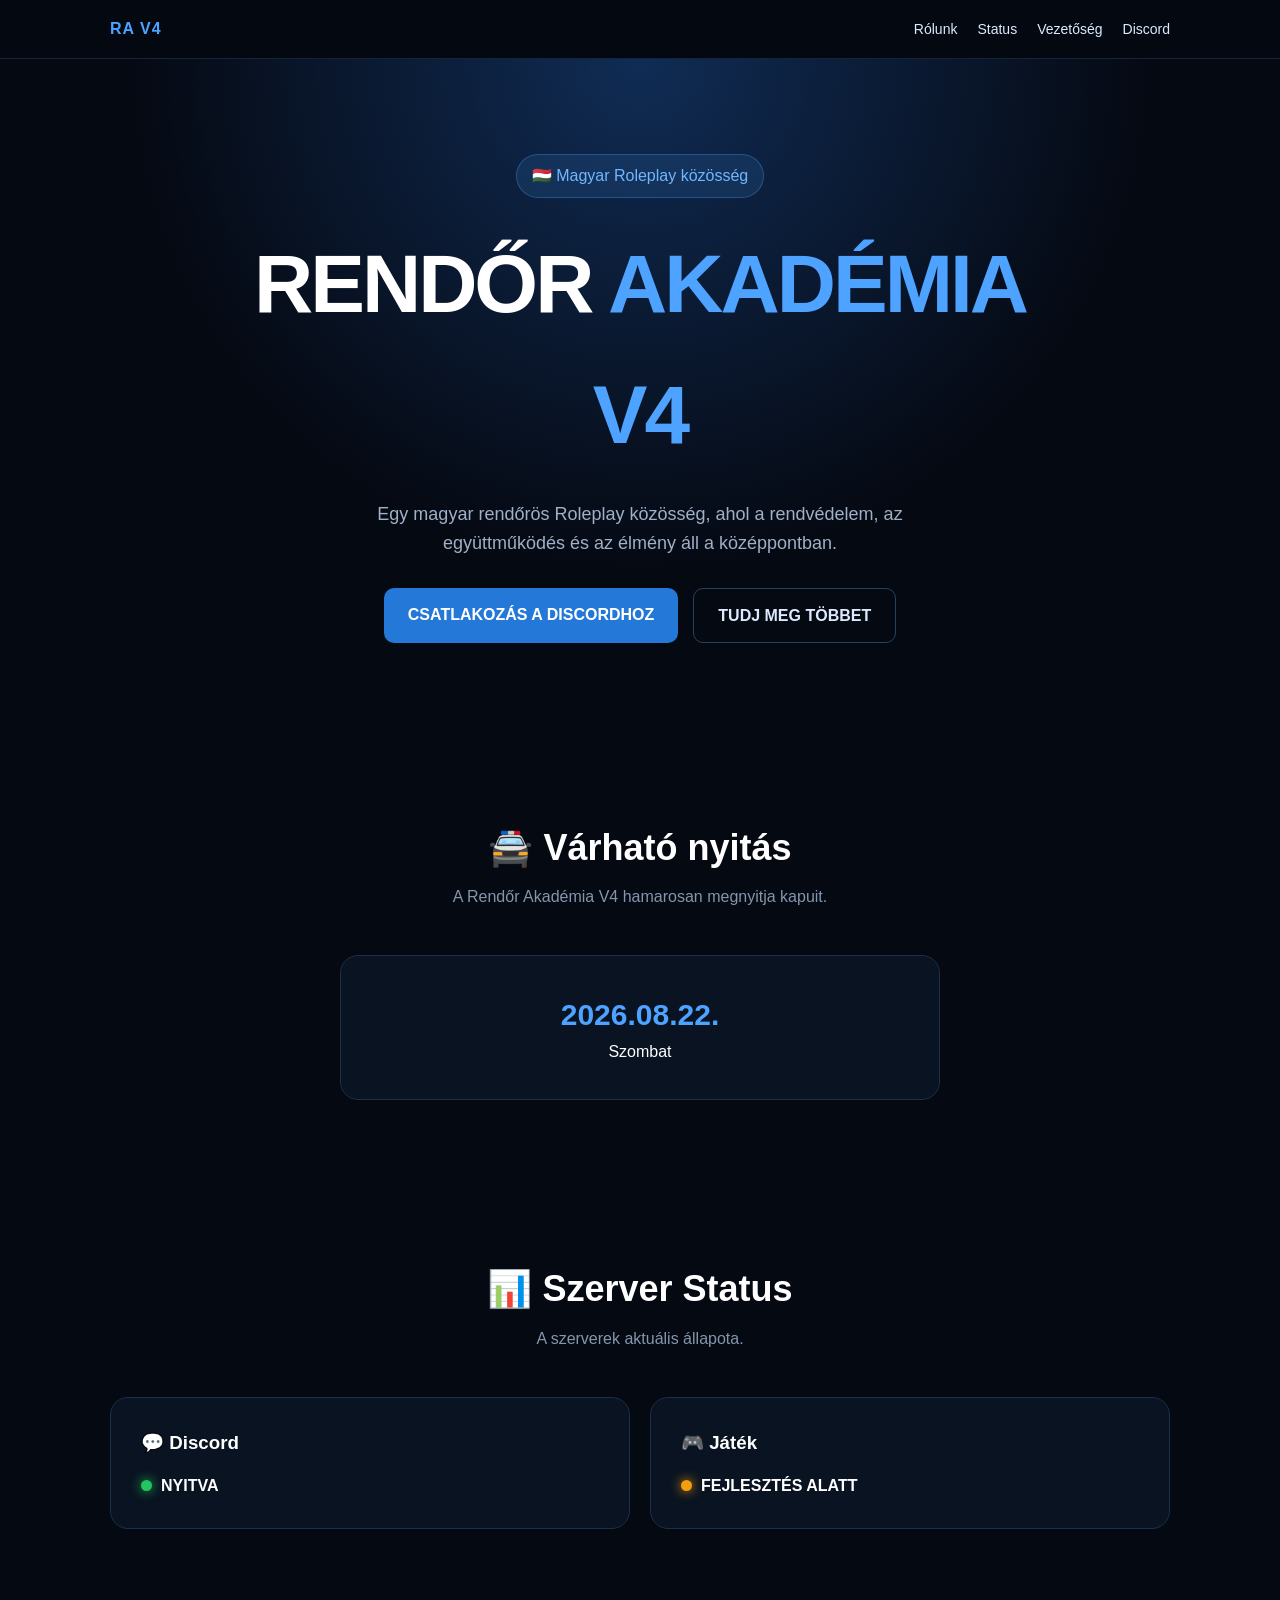
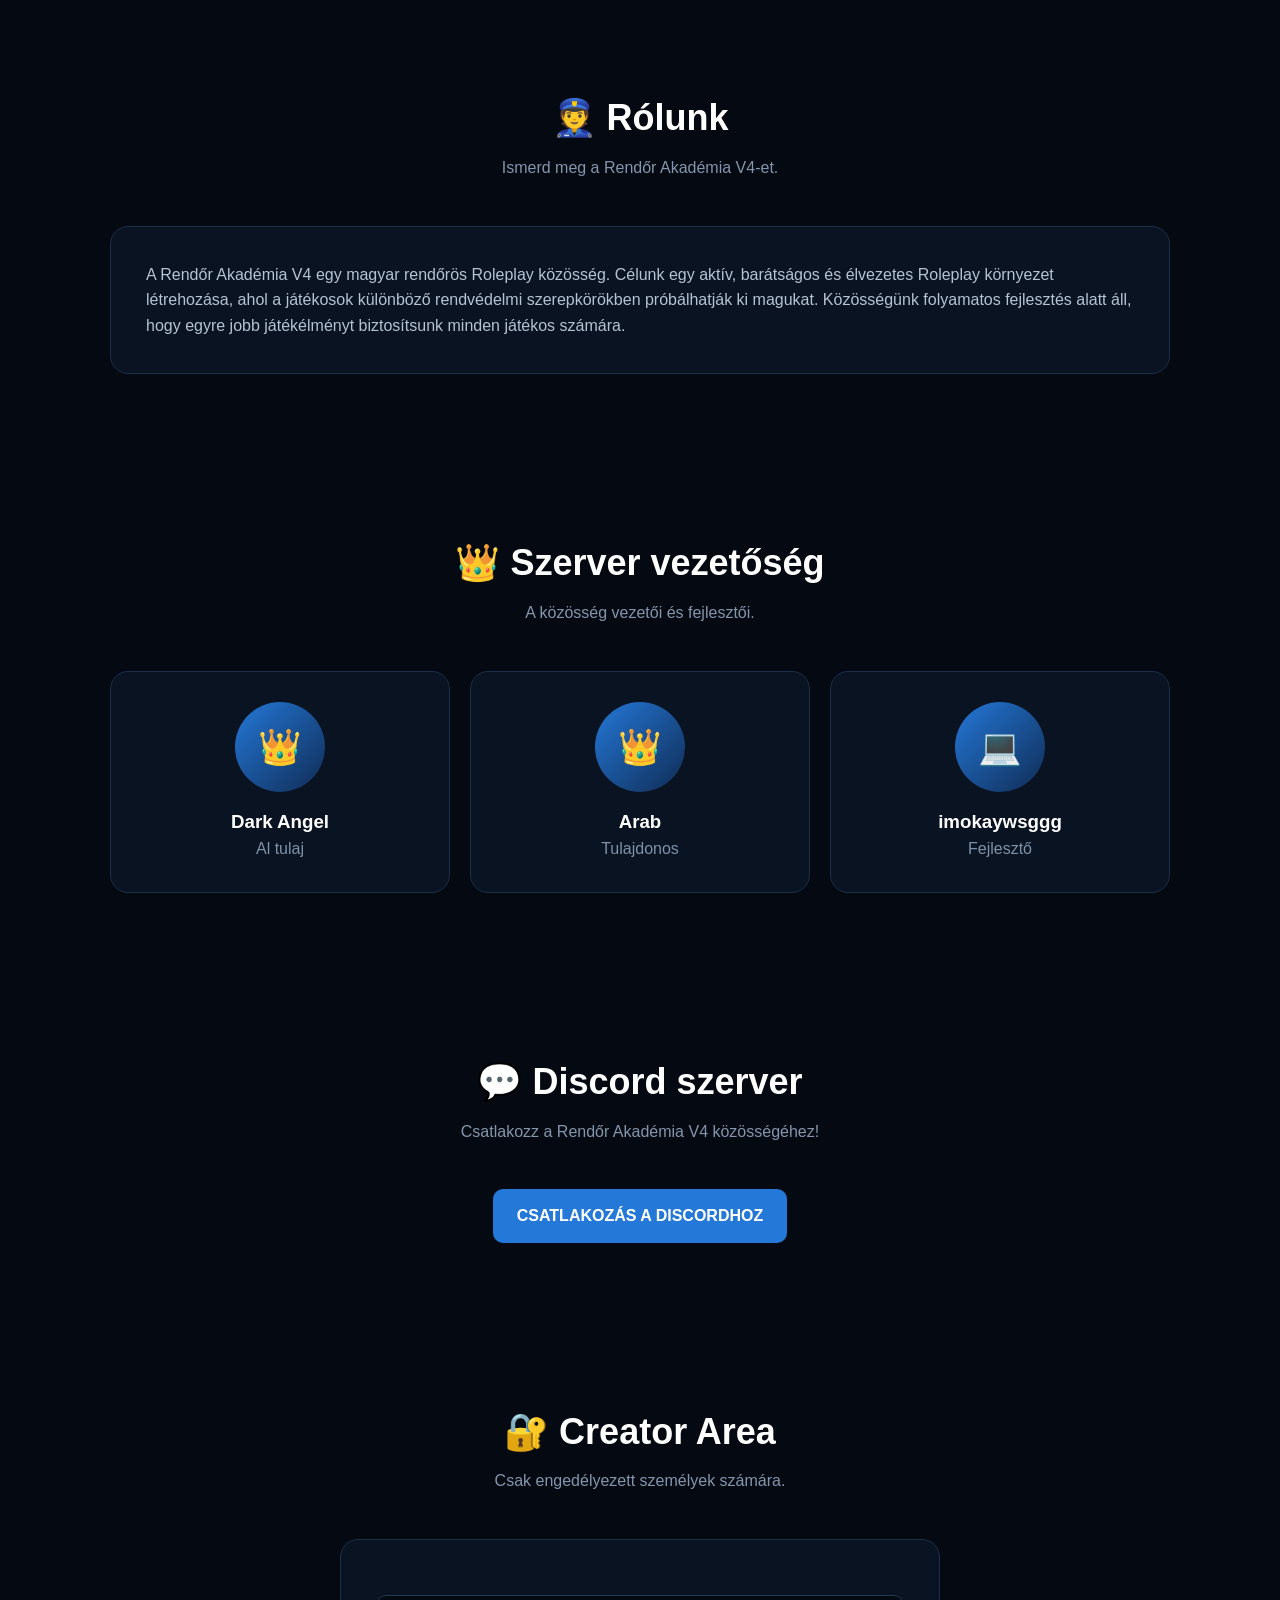
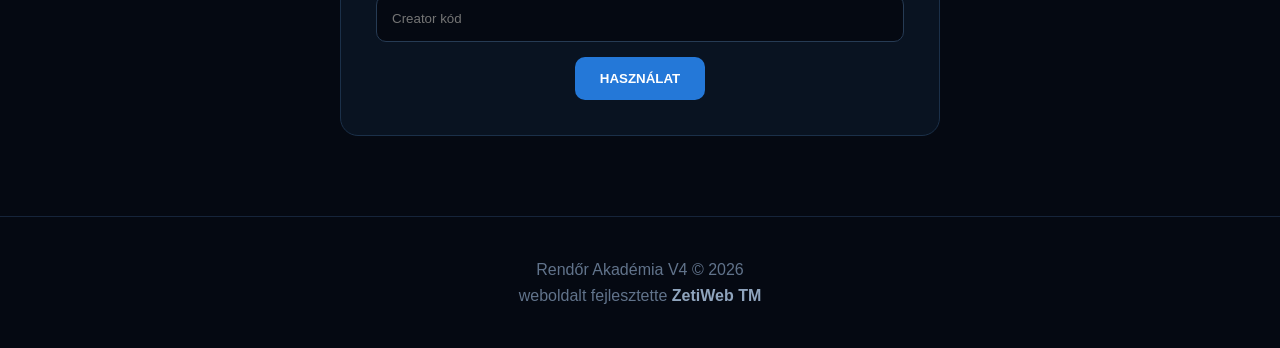
==== index.html @ c4002915 "Create index.html" ====
<!DOCTYPE html>
<html lang="hu">
<head>
<meta charset="UTF-8">
<meta name="viewport" content="width=device-width, initial-scale=1.0">

<title>Rendőr Akadémia V4</title>

<meta name="description" content="Rendőr Akadémia V4 – Magyar rendőrös Roleplay közösség.">

<style>

* {
    margin: 0;
    padding: 0;
    box-sizing: border-box;
}

html {
    scroll-behavior: smooth;
}

body {
    font-family: Arial, Helvetica, sans-serif;
    background: #050912;
    color: white;
    line-height: 1.6;
}

/* NAVBAR */

.navbar {
    position: sticky;
    top: 0;
    z-index: 1000;
    background: rgba(5, 9, 18, 0.95);
    border-bottom: 1px solid #16243a;
    backdrop-filter: blur(10px);
}

.nav-container {
    max-width: 1100px;
    margin: auto;
    padding: 16px 20px;
    display: flex;
    justify-content: space-between;
    align-items: center;
}

.logo {
    font-weight: 900;
    letter-spacing: 1px;
    color: #4da3ff;
}

.nav-links {
    display: flex;
    gap: 20px;
}

.nav-links a {
    color: #dbeafe;
    text-decoration: none;
    font-size: 14px;
}

.nav-links a:hover {
    color: #4da3ff;
}

/* HERO */

.hero {
    min-height: 680px;
    display: flex;
    justify-content: center;
    align-items: center;
    text-align: center;
    padding: 70px 20px;
    background:
        radial-gradient(circle at top, #102c55 0%, #050912 55%);
}

.hero-content {
    max-width: 850px;
}

.badge {
    display: inline-block;
    padding: 8px 15px;
    border-radius: 30px;
    background: rgba(77, 163, 255, 0.12);
    border: 1px solid rgba(77, 163, 255, 0.3);
    color: #70b7ff;
    margin-bottom: 20px;
}

.hero h1 {
    font-size: clamp(42px, 9vw, 82px);
    font-weight: 900;
    letter-spacing: -3px;
}

.hero h1 span {
    color: #4da3ff;
}

.hero p {
    margin: 20px auto;
    color: #9fb0c7;
    max-width: 650px;
    font-size: 18px;
}

.buttons {
    margin-top: 30px;
    display: flex;
    justify-content: center;
    gap: 15px;
    flex-wrap: wrap;
}

.btn {
    display: inline-block;
    padding: 14px 24px;
    border-radius: 10px;
    text-decoration: none;
    font-weight: bold;
    transition: 0.2s;
}

.btn-primary {
    background: #2478d8;
    color: white;
}

.btn-primary:hover {
    transform: translateY(-2px);
    background: #3490f5;
}

.btn-secondary {
    border: 1px solid #28415e;
    color: #dbeafe;
}

.btn-secondary:hover {
    background: #0e1929;
}

/* SECTIONS */

section {
    max-width: 1100px;
    margin: auto;
    padding: 80px 20px;
}

.section-title {
    text-align: center;
    margin-bottom: 45px;
}

.section-title h2 {
    font-size: 36px;
}

.section-title p {
    color: #8496ad;
    margin-top: 8px;
}

/* OPENING */

.opening {
    text-align: center;
}

.opening-card {
    max-width: 600px;
    margin: auto;
    padding: 35px;
    border: 1px solid #1b3049;
    background: #091321;
    border-radius: 18px;
}

.opening-card .date {
    color: #4da3ff;
    font-size: 30px;
    font-weight: 900;
}

/* STATUS */

.status-grid {
    display: grid;
    grid-template-columns: repeat(2, 1fr);
    gap: 20px;
}

.status-card {
    padding: 30px;
    background: #091321;
    border: 1px solid #1b3049;
    border-radius: 18px;
}

.status-card h3 {
    margin-bottom: 15px;
}

.status {
    display: inline-flex;
    align-items: center;
    gap: 9px;
    font-weight: bold;
}

.dot {
    width: 11px;
    height: 11px;
    border-radius: 50%;
}

.green {
    background: #22c55e;
    box-shadow: 0 0 12px #22c55e;
}

.orange {
    background: #f59e0b;
    box-shadow: 0 0 12px #f59e0b;
}

/* ABOUT */

.about-box {
    padding: 35px;
    background: #091321;
    border: 1px solid #1b3049;
    border-radius: 18px;
    color: #b5c3d5;
}

/* STAFF */

.staff-grid {
    display: grid;
    grid-template-columns: repeat(3, 1fr);
    gap: 20px;
}

.staff-card {
    text-align: center;
    padding: 30px 20px;
    background: #091321;
    border: 1px solid #1b3049;
    border-radius: 18px;
}

.staff-avatar {
    width: 90px;
    height: 90px;
    margin: auto;
    border-radius: 50%;
    background: linear-gradient(135deg, #2478d8, #102c55);
    display: flex;
    align-items: center;
    justify-content: center;
    font-size: 35px;
    margin-bottom: 15px;
}

.staff-card p {
    color: #7f92aa;
}

/* CREATOR */

.creator {
    text-align: center;
}

.creator-box {
    max-width: 600px;
    margin: auto;
    padding: 35px;
    background: #091321;
    border: 1px solid #1b3049;
    border-radius: 18px;
}

.creator-input {
    width: 100%;
    margin-top: 20px;
    padding: 15px;
    border-radius: 10px;
    border: 1px solid #263b54;
    background: #050912;
    color: white;
    outline: none;
}

.creator-input:focus {
    border-color: #4da3ff;
}

.creator-button {
    margin-top: 15px;
    padding: 14px 25px;
    border: 0;
    border-radius: 10px;
    background: #2478d8;
    color: white;
    font-weight: bold;
    cursor: pointer;
}

.creator-message {
    margin-top: 15px;
    color: #ff6b6b;
    display: none;
}

/* FOOTER */

footer {
    text-align: center;
    padding: 40px 20px;
    border-top: 1px solid #16243a;
    color: #61738b;
}

footer strong {
    color: #8fa4bd;
}

/* MOBILE */

@media (max-width: 700px) {

    .nav-links {
        display: none;
    }

    .status-grid,
    .staff-grid {
        grid-template-columns: 1fr;
    }

    .hero {
        min-height: 600px;
    }

    .hero h1 {
        letter-spacing: -2px;
    }

    section {
        padding: 60px 18px;
    }

}

</style>
</head>

<body>

<nav class="navbar">

<div class="nav-container">

<div class="logo">
RA V4
</div>

<div class="nav-links">
<a href="#rolunk">Rólunk</a>
<a href="#status">Status</a>
<a href="#staff">Vezetőség</a>
<a href="#discord">Discord</a>
</div>

</div>

</nav>


<header class="hero">

<div class="hero-content">

<div class="badge">
🇭🇺 Magyar Roleplay közösség
</div>

<h1>
RENDŐR <span>AKADÉMIA V4</span>
</h1>

<p>
Egy magyar rendőrös Roleplay közösség,
ahol a rendvédelem, az együttműködés
és az élmény áll a középpontban.
</p>

<div class="buttons">

<a class="btn btn-primary"
href="#discord">
CSATLAKOZÁS A DISCORDHOZ
</a>

<a class="btn btn-secondary"
href="#rolunk">
TUDJ MEG TÖBBET
</a>

</div>

</div>

</header>


<section class="opening">

<div class="section-title">

<h2>🚔 Várható nyitás</h2>

<p>A Rendőr Akadémia V4 hamarosan megnyitja kapuit.</p>

</div>

<div class="opening-card">

<div class="date">
2026.08.22.
</div>

<p>Szombat</p>

</div>

</section>


<section id="status">

<div class="section-title">

<h2>📊 Szerver Status</h2>

<p>A szerverek aktuális állapota.</p>

</div>

<div class="status-grid">

<div class="status-card">

<h3>💬 Discord</h3>

<div class="status">
<span class="dot green"></span>
NYITVA
</div>

</div>


<div class="status-card">

<h3>🎮 Játék</h3>

<div class="status">
<span class="dot orange"></span>
FEJLESZTÉS ALATT
</div>

</div>

</div>

</section>


<section id="rolunk">

<div class="section-title">

<h2>👮 Rólunk</h2>

<p>Ismerd meg a Rendőr Akadémia V4-et.</p>

</div>

<div class="about-box">

<p>
A Rendőr Akadémia V4 egy magyar rendőrös
Roleplay közösség.

Célunk egy aktív, barátságos és élvezetes
Roleplay környezet létrehozása, ahol a játékosok
különböző rendvédelmi szerepkörökben
próbálhatják ki magukat.

Közösségünk folyamatos fejlesztés alatt áll,
hogy egyre jobb játékélményt biztosítsunk
minden játékos számára.
</p>

</div>

</section>


<section id="staff">

<div class="section-title">

<h2>👑 Szerver vezetőség</h2>

<p>A közösség vezetői és fejlesztői.</p>

</div>


<div class="staff-grid">


<div class="staff-card">

<div class="staff-avatar">
👑
</div>

<h3>Dark Angel</h3>

<p>Al tulaj</p>

</div>


<div class="staff-card">

<div class="staff-avatar">
👑
</div>

<h3>Arab</h3>

<p>Tulajdonos</p>

</div>


<div class="staff-card">

<div class="staff-avatar">
💻
</div>

<h3>imokaywsggg</h3>

<p>Fejlesztő</p>

</div>


</div>

</section>


<section id="discord">

<div class="section-title">

<h2>💬 Discord szerver</h2>

<p>
Csatlakozz a Rendőr Akadémia V4 közösségéhez!
</p>

</div>

<div class="buttons">

<a class="btn btn-primary"
href="IDE_JON_A_DISCORD_INVITE_LINK"
target="_blank">

CSATLAKOZÁS A DISCORDHOZ

</a>

</div>

</section>


<section class="creator">

<div class="section-title">

<h2>🔐 Creator Area</h2>

<p>
Csak engedélyezett személyek számára.
</p>

</div>


<div class="creator-box">

<input
class="creator-input"
id="creatorCode"
type="password"
placeholder="Creator kód"
>

<button
class="creator-button"
onclick="checkCreatorCode()">

HASZNÁLAT

</button>

<div
class="creator-message"
id="creatorMessage">

Hibás creator kód.

</div>

</div>

</section>


<footer>

<p>
Rendőr Akadémia V4 © 2026
</p>

<p>
weboldalt fejlesztette
<strong>ZetiWeb TM</strong>
</p>

</footer>


<script>

function checkCreatorCode() {

    const code =
        document.getElementById("creatorCode").value;

    const message =
        document.getElementById("creatorMessage");

    /*
       FONTOS:
       A valódi creator hitelesítést később
       biztonságos backenddel kötjük össze.
       Ne tegyél valódi jelszavakat ide.
    */

    if (code === "20_Renakadem4_26") {

        message.style.display = "block";

        message.style.color = "#4da3ff";

        message.innerText =
        "Creator kód elfogadva. A biztonságos bejelentkezés hamarosan elérhető.";

    } else {

        message.style.display = "block";

        message.style.color = "#ff5c5c";

        message.innerText =
        "Hibás creator kód.";

    }

}

</script>

</body>
  </html>
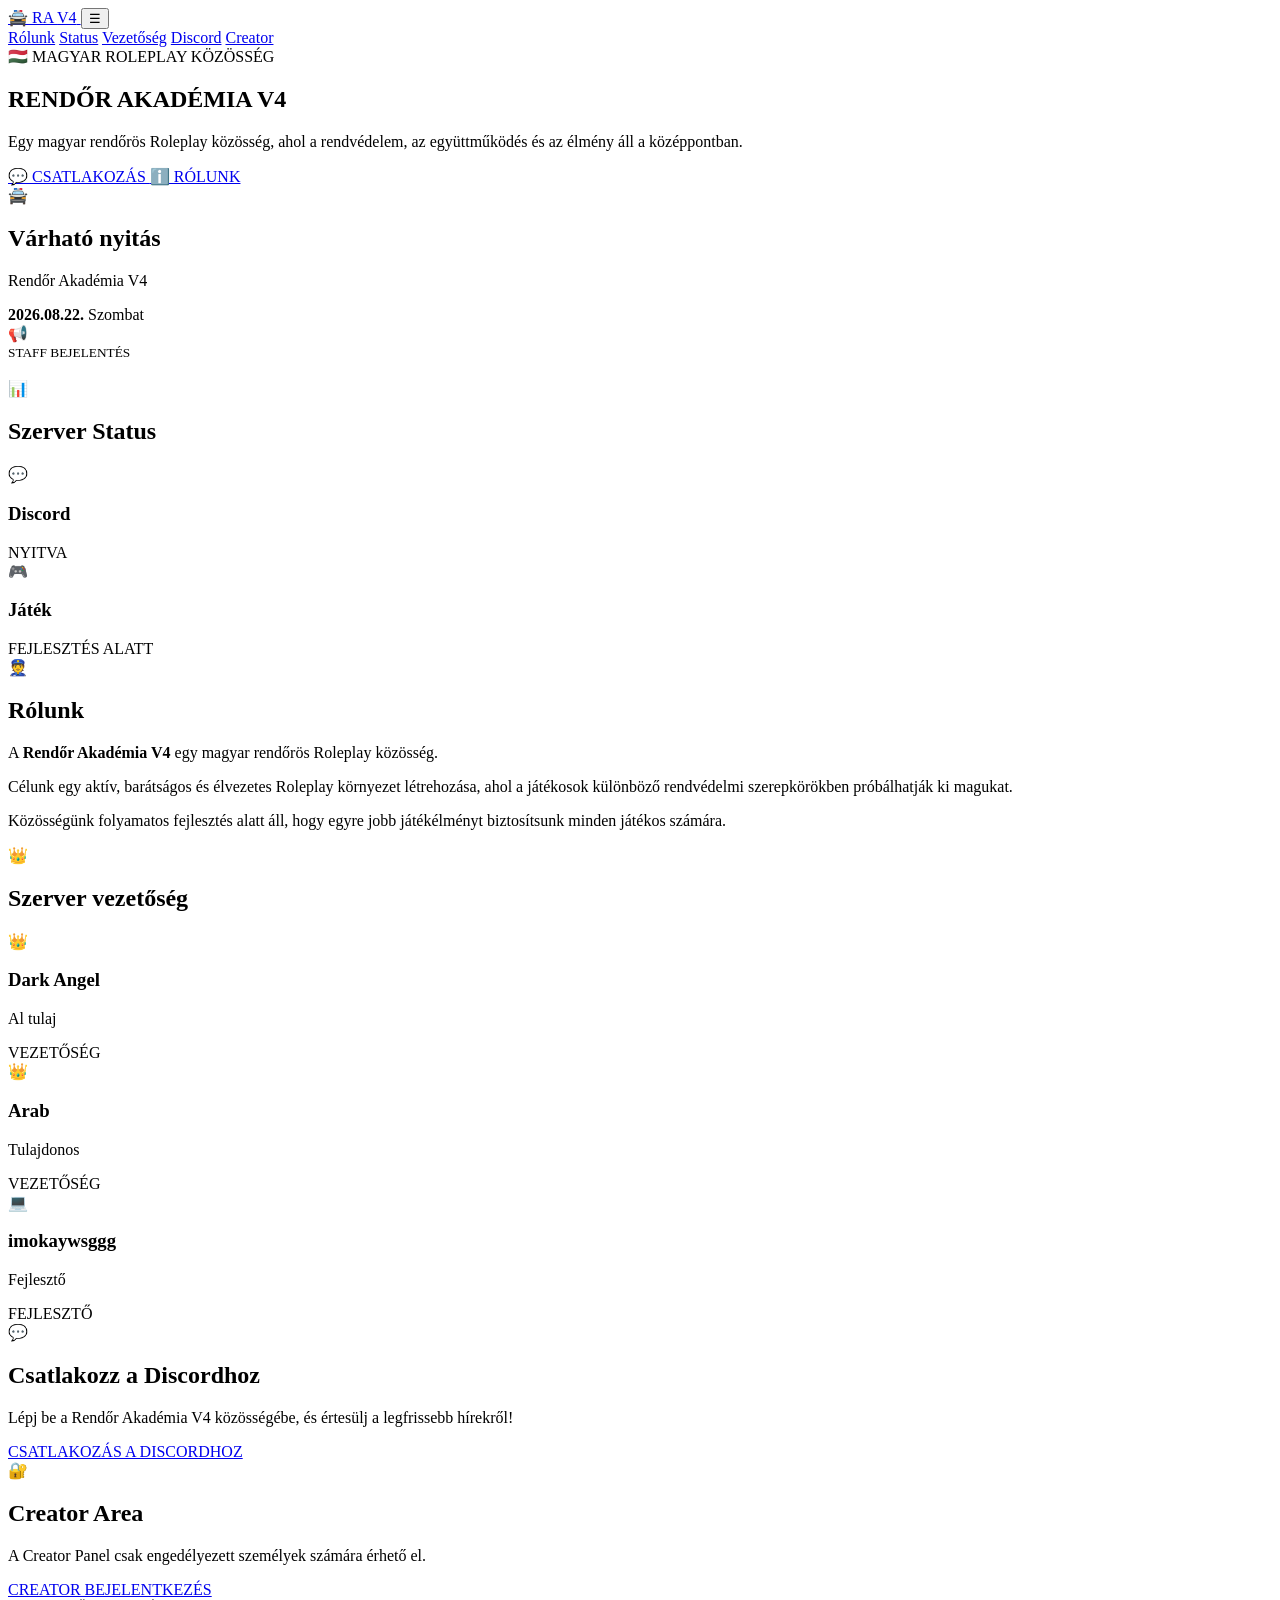
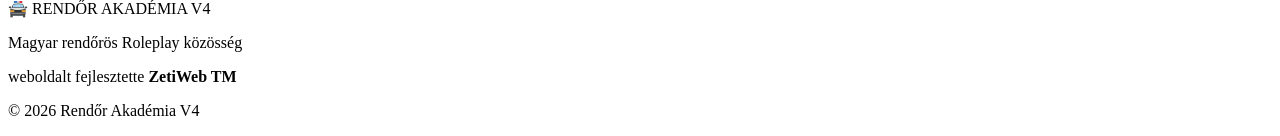
==== commit 93703c0c: "Create index.html" ====
--- a/index.html
+++ b/index.html
@@ -1,706 +1,321 @@
 <!DOCTYPE html>
 <html lang="hu">
 <head>
-<meta charset="UTF-8">
-<meta name="viewport" content="width=device-width, initial-scale=1.0">
-
-<title>Rendőr Akadémia V4</title>
-
-<meta name="description" content="Rendőr Akadémia V4 – Magyar rendőrös Roleplay közösség.">
-
-<style>
-
-* {
-    margin: 0;
-    padding: 0;
-    box-sizing: border-box;
-}
-
-html {
-    scroll-behavior: smooth;
-}
-
-body {
-    font-family: Arial, Helvetica, sans-serif;
-    background: #050912;
-    color: white;
-    line-height: 1.6;
-}
-
-/* NAVBAR */
-
-.navbar {
-    position: sticky;
-    top: 0;
-    z-index: 1000;
-    background: rgba(5, 9, 18, 0.95);
-    border-bottom: 1px solid #16243a;
-    backdrop-filter: blur(10px);
-}
-
-.nav-container {
-    max-width: 1100px;
-    margin: auto;
-    padding: 16px 20px;
-    display: flex;
-    justify-content: space-between;
-    align-items: center;
-}
-
-.logo {
-    font-weight: 900;
-    letter-spacing: 1px;
-    color: #4da3ff;
-}
-
-.nav-links {
-    display: flex;
-    gap: 20px;
-}
-
-.nav-links a {
-    color: #dbeafe;
-    text-decoration: none;
-    font-size: 14px;
-}
-
-.nav-links a:hover {
-    color: #4da3ff;
-}
-
-/* HERO */
-
-.hero {
-    min-height: 680px;
-    display: flex;
-    justify-content: center;
-    align-items: center;
-    text-align: center;
-    padding: 70px 20px;
-    background:
-        radial-gradient(circle at top, #102c55 0%, #050912 55%);
-}
-
-.hero-content {
-    max-width: 850px;
-}
-
-.badge {
-    display: inline-block;
-    padding: 8px 15px;
-    border-radius: 30px;
-    background: rgba(77, 163, 255, 0.12);
-    border: 1px solid rgba(77, 163, 255, 0.3);
-    color: #70b7ff;
-    margin-bottom: 20px;
-}
-
-.hero h1 {
-    font-size: clamp(42px, 9vw, 82px);
-    font-weight: 900;
-    letter-spacing: -3px;
-}
-
-.hero h1 span {
-    color: #4da3ff;
-}
-
-.hero p {
-    margin: 20px auto;
-    color: #9fb0c7;
-    max-width: 650px;
-    font-size: 18px;
-}
-
-.buttons {
-    margin-top: 30px;
-    display: flex;
-    justify-content: center;
-    gap: 15px;
-    flex-wrap: wrap;
-}
-
-.btn {
-    display: inline-block;
-    padding: 14px 24px;
-    border-radius: 10px;
-    text-decoration: none;
-    font-weight: bold;
-    transition: 0.2s;
-}
-
-.btn-primary {
-    background: #2478d8;
-    color: white;
-}
-
-.btn-primary:hover {
-    transform: translateY(-2px);
-    background: #3490f5;
-}
-
-.btn-secondary {
-    border: 1px solid #28415e;
-    color: #dbeafe;
-}
-
-.btn-secondary:hover {
-    background: #0e1929;
-}
-
-/* SECTIONS */
-
-section {
-    max-width: 1100px;
-    margin: auto;
-    padding: 80px 20px;
-}
-
-.section-title {
-    text-align: center;
-    margin-bottom: 45px;
-}
-
-.section-title h2 {
-    font-size: 36px;
-}
-
-.section-title p {
-    color: #8496ad;
-    margin-top: 8px;
-}
-
-/* OPENING */
-
-.opening {
-    text-align: center;
-}
-
-.opening-card {
-    max-width: 600px;
-    margin: auto;
-    padding: 35px;
-    border: 1px solid #1b3049;
-    background: #091321;
-    border-radius: 18px;
-}
-
-.opening-card .date {
-    color: #4da3ff;
-    font-size: 30px;
-    font-weight: 900;
-}
-
-/* STATUS */
-
-.status-grid {
-    display: grid;
-    grid-template-columns: repeat(2, 1fr);
-    gap: 20px;
-}
-
-.status-card {
-    padding: 30px;
-    background: #091321;
-    border: 1px solid #1b3049;
-    border-radius: 18px;
-}
-
-.status-card h3 {
-    margin-bottom: 15px;
-}
-
-.status {
-    display: inline-flex;
-    align-items: center;
-    gap: 9px;
-    font-weight: bold;
-}
-
-.dot {
-    width: 11px;
-    height: 11px;
-    border-radius: 50%;
-}
-
-.green {
-    background: #22c55e;
-    box-shadow: 0 0 12px #22c55e;
-}
-
-.orange {
-    background: #f59e0b;
-    box-shadow: 0 0 12px #f59e0b;
-}
-
-/* ABOUT */
-
-.about-box {
-    padding: 35px;
-    background: #091321;
-    border: 1px solid #1b3049;
-    border-radius: 18px;
-    color: #b5c3d5;
-}
-
-/* STAFF */
-
-.staff-grid {
-    display: grid;
-    grid-template-columns: repeat(3, 1fr);
-    gap: 20px;
-}
-
-.staff-card {
-    text-align: center;
-    padding: 30px 20px;
-    background: #091321;
-    border: 1px solid #1b3049;
-    border-radius: 18px;
-}
-
-.staff-avatar {
-    width: 90px;
-    height: 90px;
-    margin: auto;
-    border-radius: 50%;
-    background: linear-gradient(135deg, #2478d8, #102c55);
-    display: flex;
-    align-items: center;
-    justify-content: center;
-    font-size: 35px;
-    margin-bottom: 15px;
-}
-
-.staff-card p {
-    color: #7f92aa;
-}
-
-/* CREATOR */
-
-.creator {
-    text-align: center;
-}
-
-.creator-box {
-    max-width: 600px;
-    margin: auto;
-    padding: 35px;
-    background: #091321;
-    border: 1px solid #1b3049;
-    border-radius: 18px;
-}
-
-.creator-input {
-    width: 100%;
-    margin-top: 20px;
-    padding: 15px;
-    border-radius: 10px;
-    border: 1px solid #263b54;
-    background: #050912;
-    color: white;
-    outline: none;
-}
-
-.creator-input:focus {
-    border-color: #4da3ff;
-}
-
-.creator-button {
-    margin-top: 15px;
-    padding: 14px 25px;
-    border: 0;
-    border-radius: 10px;
-    background: #2478d8;
-    color: white;
-    font-weight: bold;
-    cursor: pointer;
-}
-
-.creator-message {
-    margin-top: 15px;
-    color: #ff6b6b;
-    display: none;
-}
-
-/* FOOTER */
-
-footer {
-    text-align: center;
-    padding: 40px 20px;
-    border-top: 1px solid #16243a;
-    color: #61738b;
-}
-
-footer strong {
-    color: #8fa4bd;
-}
-
-/* MOBILE */
-
-@media (max-width: 700px) {
-
-    .nav-links {
-        display: none;
-    }
-
-    .status-grid,
-    .staff-grid {
-        grid-template-columns: 1fr;
-    }
-
-    .hero {
-        min-height: 600px;
-    }
-
-    .hero h1 {
-        letter-spacing: -2px;
-    }
-
-    section {
-        padding: 60px 18px;
-    }
-
-}
-
-</style>
+  <meta charset="UTF-8">
+  <meta name="viewport" content="width=device-width, initial-scale=1.0">
+
+  <title>Rendőr Akadémia V4</title>
+
+  <meta name="description"
+        content="Rendőr Akadémia V4 – Magyar rendőrös Roleplay közösség.">
+
+  <link rel="stylesheet" href="style.css">
 </head>
 
 <body>
 
-<nav class="navbar">
-
-<div class="nav-container">
-
-<div class="logo">
-RA V4
-</div>
-
-<div class="nav-links">
-<a href="#rolunk">Rólunk</a>
-<a href="#status">Status</a>
-<a href="#staff">Vezetőség</a>
-<a href="#discord">Discord</a>
-</div>
-
-</div>
-
-</nav>
-
-
-<header class="hero">
-
-<div class="hero-content">
-
-<div class="badge">
-🇭🇺 Magyar Roleplay közösség
-</div>
-
-<h1>
-RENDŐR <span>AKADÉMIA V4</span>
-</h1>
-
-<p>
-Egy magyar rendőrös Roleplay közösség,
-ahol a rendvédelem, az együttműködés
-és az élmény áll a középpontban.
-</p>
-
-<div class="buttons">
-
-<a class="btn btn-primary"
-href="#discord">
-CSATLAKOZÁS A DISCORDHOZ
-</a>
-
-<a class="btn btn-secondary"
-href="#rolunk">
-TUDJ MEG TÖBBET
-</a>
-
-</div>
-
-</div>
+<header class="navbar">
+
+  <a href="index.html" class="brand">
+    🚔 RA <span>V4</span>
+  </a>
+
+  <button class="menu-btn" onclick="toggleMenu()">☰</button>
+
+  <nav id="navMenu">
+    <a href="#rolunk">Rólunk</a>
+    <a href="#status">Status</a>
+    <a href="#staff">Vezetőség</a>
+    <a href="#discord">Discord</a>
+    <a href="creator.html" class="creator-link">Creator</a>
+  </nav>
 
 </header>
 
 
+<main>
+
+<section class="hero">
+
+  <div class="hero-content">
+
+    <div class="eyebrow">
+      🇭🇺 MAGYAR ROLEPLAY KÖZÖSSÉG
+    </div>
+
+    <h1>
+      RENDŐR
+      <span>AKADÉMIA V4</span>
+    </h1>
+
+    <p>
+      Egy magyar rendőrös Roleplay közösség,
+      ahol a rendvédelem, az együttműködés
+      és az élmény áll a középpontban.
+    </p>
+
+    <div class="hero-buttons">
+
+      <a href="#discord" class="btn primary">
+        💬 CSATLAKOZÁS
+      </a>
+
+      <a href="#rolunk" class="btn secondary">
+        ℹ️ RÓLUNK
+      </a>
+
+    </div>
+
+  </div>
+
+</section>
+
+
 <section class="opening">
 
-<div class="section-title">
-
-<h2>🚔 Várható nyitás</h2>
-
-<p>A Rendőr Akadémia V4 hamarosan megnyitja kapuit.</p>
-
-</div>
-
-<div class="opening-card">
-
-<div class="date">
-2026.08.22.
-</div>
-
-<p>Szombat</p>
-
-</div>
+  <div class="section-heading">
+    <span>🚔</span>
+    <h2>Várható nyitás</h2>
+  </div>
+
+  <div class="opening-card">
+
+    <p>Rendőr Akadémia V4</p>
+
+    <strong>2026.08.22.</strong>
+
+    <span>Szombat</span>
+
+  </div>
+
+</section>
+
+
+<section id="announcementSection"
+         class="announcement-section hidden">
+
+  <div class="announcement">
+
+    <div class="announcement-icon">📢</div>
+
+    <div>
+      <small>STAFF BEJELENTÉS</small>
+      <h3 id="announcementText"></h3>
+      <p id="announcementTime"></p>
+    </div>
+
+  </div>
 
 </section>
 
 
 <section id="status">
 
-<div class="section-title">
-
-<h2>📊 Szerver Status</h2>
-
-<p>A szerverek aktuális állapota.</p>
-
-</div>
-
-<div class="status-grid">
-
-<div class="status-card">
-
-<h3>💬 Discord</h3>
-
-<div class="status">
-<span class="dot green"></span>
-NYITVA
-</div>
-
-</div>
-
-
-<div class="status-card">
-
-<h3>🎮 Játék</h3>
-
-<div class="status">
-<span class="dot orange"></span>
-FEJLESZTÉS ALATT
-</div>
-
-</div>
-
-</div>
+  <div class="section-heading">
+    <span>📊</span>
+    <h2>Szerver Status</h2>
+  </div>
+
+  <div class="status-grid">
+
+    <div class="status-card">
+
+      <div class="status-icon">💬</div>
+
+      <div>
+        <h3>Discord</h3>
+
+        <div class="status-line">
+          <span id="discordDot" class="status-dot green"></span>
+          <span id="discordStatus">NYITVA</span>
+        </div>
+      </div>
+
+    </div>
+
+
+    <div class="status-card">
+
+      <div class="status-icon">🎮</div>
+
+      <div>
+        <h3>Játék</h3>
+
+        <div class="status-line">
+          <span id="gameDot" class="status-dot orange"></span>
+          <span id="gameStatus">FEJLESZTÉS ALATT</span>
+        </div>
+      </div>
+
+    </div>
+
+  </div>
 
 </section>
 
 
 <section id="rolunk">
 
-<div class="section-title">
-
-<h2>👮 Rólunk</h2>
-
-<p>Ismerd meg a Rendőr Akadémia V4-et.</p>
-
-</div>
-
-<div class="about-box">
-
-<p>
-A Rendőr Akadémia V4 egy magyar rendőrös
-Roleplay közösség.
-
-Célunk egy aktív, barátságos és élvezetes
-Roleplay környezet létrehozása, ahol a játékosok
-különböző rendvédelmi szerepkörökben
-próbálhatják ki magukat.
-
-Közösségünk folyamatos fejlesztés alatt áll,
-hogy egyre jobb játékélményt biztosítsunk
-minden játékos számára.
-</p>
-
-</div>
+  <div class="section-heading">
+    <span>👮</span>
+    <h2>Rólunk</h2>
+  </div>
+
+  <div class="glass-box">
+
+    <p>
+      A <strong>Rendőr Akadémia V4</strong> egy magyar
+      rendőrös Roleplay közösség.
+    </p>
+
+    <p>
+      Célunk egy aktív, barátságos és élvezetes
+      Roleplay környezet létrehozása, ahol a
+      játékosok különböző rendvédelmi szerepkörökben
+      próbálhatják ki magukat.
+    </p>
+
+    <p>
+      Közösségünk folyamatos fejlesztés alatt áll,
+      hogy egyre jobb játékélményt biztosítsunk
+      minden játékos számára.
+    </p>
+
+  </div>
 
 </section>
 
 
 <section id="staff">
 
-<div class="section-title">
-
-<h2>👑 Szerver vezetőség</h2>
-
-<p>A közösség vezetői és fejlesztői.</p>
-
-</div>
-
-
-<div class="staff-grid">
-
-
-<div class="staff-card">
-
-<div class="staff-avatar">
-👑
-</div>
-
-<h3>Dark Angel</h3>
-
-<p>Al tulaj</p>
-
-</div>
-
-
-<div class="staff-card">
-
-<div class="staff-avatar">
-👑
-</div>
-
-<h3>Arab</h3>
-
-<p>Tulajdonos</p>
-
-</div>
-
-
-<div class="staff-card">
-
-<div class="staff-avatar">
-💻
-</div>
-
-<h3>imokaywsggg</h3>
-
-<p>Fejlesztő</p>
-
-</div>
-
-
-</div>
+  <div class="section-heading">
+    <span>👑</span>
+    <h2>Szerver vezetőség</h2>
+  </div>
+
+  <div class="staff-grid">
+
+
+    <article class="staff-card">
+
+      <div class="avatar owner">👑</div>
+
+      <h3>Dark Angel</h3>
+
+      <p>Al tulaj</p>
+
+      <div class="role">VEZETŐSÉG</div>
+
+    </article>
+
+
+    <article class="staff-card">
+
+      <div class="avatar owner">👑</div>
+
+      <h3>Arab</h3>
+
+      <p>Tulajdonos</p>
+
+      <div class="role">VEZETŐSÉG</div>
+
+    </article>
+
+
+    <article class="staff-card">
+
+      <div class="avatar developer">💻</div>
+
+      <h3>imokaywsggg</h3>
+
+      <p>Fejlesztő</p>
+
+      <div class="role">FEJLESZTŐ</div>
+
+    </article>
+
+
+  </div>
 
 </section>
 
 
 <section id="discord">
 
-<div class="section-title">
-
-<h2>💬 Discord szerver</h2>
-
-<p>
-Csatlakozz a Rendőr Akadémia V4 közösségéhez!
-</p>
-
-</div>
-
-<div class="buttons">
-
-<a class="btn btn-primary"
-href="IDE_JON_A_DISCORD_INVITE_LINK"
-target="_blank">
-
-CSATLAKOZÁS A DISCORDHOZ
-
-</a>
-
-</div>
-
-</section>
-
-
-<section class="creator">
-
-<div class="section-title">
-
-<h2>🔐 Creator Area</h2>
-
-<p>
-Csak engedélyezett személyek számára.
-</p>
-
-</div>
-
-
-<div class="creator-box">
-
-<input
-class="creator-input"
-id="creatorCode"
-type="password"
-placeholder="Creator kód"
->
-
-<button
-class="creator-button"
-onclick="checkCreatorCode()">
-
-HASZNÁLAT
-
-</button>
-
-<div
-class="creator-message"
-id="creatorMessage">
-
-Hibás creator kód.
-
-</div>
-
-</div>
-
-</section>
+  <div class="discord-box">
+
+    <div class="discord-logo">💬</div>
+
+    <h2>Csatlakozz a Discordhoz</h2>
+
+    <p>
+      Lépj be a Rendőr Akadémia V4 közösségébe,
+      és értesülj a legfrissebb hírekről!
+    </p>
+
+    <!-- IDE TEDD A SAJÁT DISCORD INVITE LINKED -->
+    <a
+      href="IDE_JON_A_DISCORD_INVITE_LINK"
+      target="_blank"
+      class="btn primary">
+      CSATLAKOZÁS A DISCORDHOZ
+    </a>
+
+  </div>
+
+</section>
+
+
+<section class="creator-access">
+
+  <div class="section-heading">
+    <span>🔐</span>
+    <h2>Creator Area</h2>
+  </div>
+
+  <div class="creator-access-box">
+
+    <p>
+      A Creator Panel csak engedélyezett
+      személyek számára érhető el.
+    </p>
+
+    <a href="creator.html" class="btn secondary">
+      CREATOR BEJELENTKEZÉS
+    </a>
+
+  </div>
+
+</section>
+
+</main>
 
 
 <footer>
 
-<p>
-Rendőr Akadémia V4 © 2026
-</p>
-
-<p>
-weboldalt fejlesztette
-<strong>ZetiWeb TM</strong>
-</p>
+  <div class="footer-logo">
+    🚔 RENDŐR AKADÉMIA <span>V4</span>
+  </div>
+
+  <p>
+    Magyar rendőrös Roleplay közösség
+  </p>
+
+  <div class="footer-line"></div>
+
+  <p>
+    weboldalt fejlesztette
+    <strong>ZetiWeb TM</strong>
+  </p>
+
+  <p class="copyright">
+    © 2026 Rendőr Akadémia V4
+  </p>
 
 </footer>
 
 
-<script>
-
-function checkCreatorCode() {
-
-    const code =
-        document.getElementById("creatorCode").value;
-
-    const message =
-        document.getElementById("creatorMessage");
-
-    /*
-       FONTOS:
-       A valódi creator hitelesítést később
-       biztonságos backenddel kötjük össze.
-       Ne tegyél valódi jelszavakat ide.
-    */
-
-    if (code === "20_Renakadem4_26") {
-
-        message.style.display = "block";
-
-        message.style.color = "#4da3ff";
-
-        message.innerText =
-        "Creator kód elfogadva. A biztonságos bejelentkezés hamarosan elérhető.";
-
-    } else {
-
-        message.style.display = "block";
-
-        message.style.color = "#ff5c5c";
-
-        message.innerText =
-        "Hibás creator kód.";
-
-    }
-
-}
-
-</script>
+<script src="script.js"></script>
 
 </body>
-  </html>
+</html>
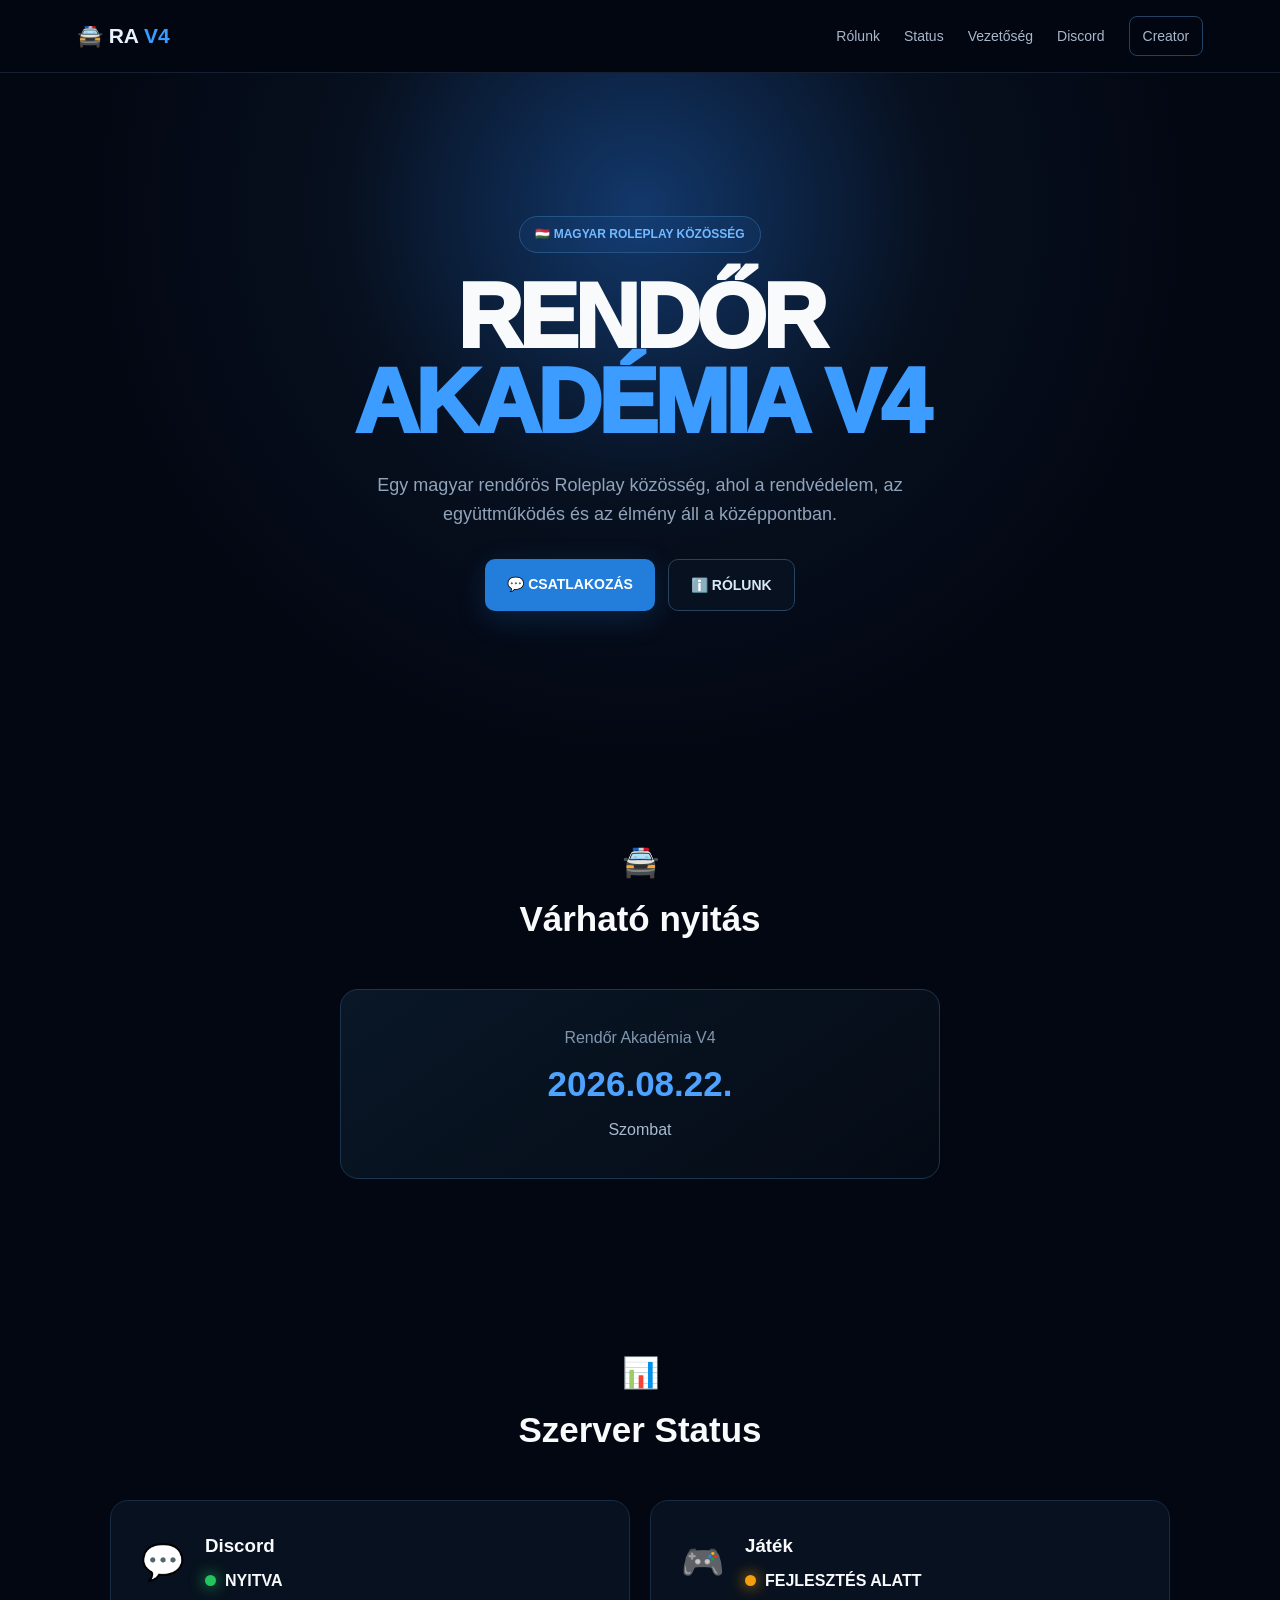
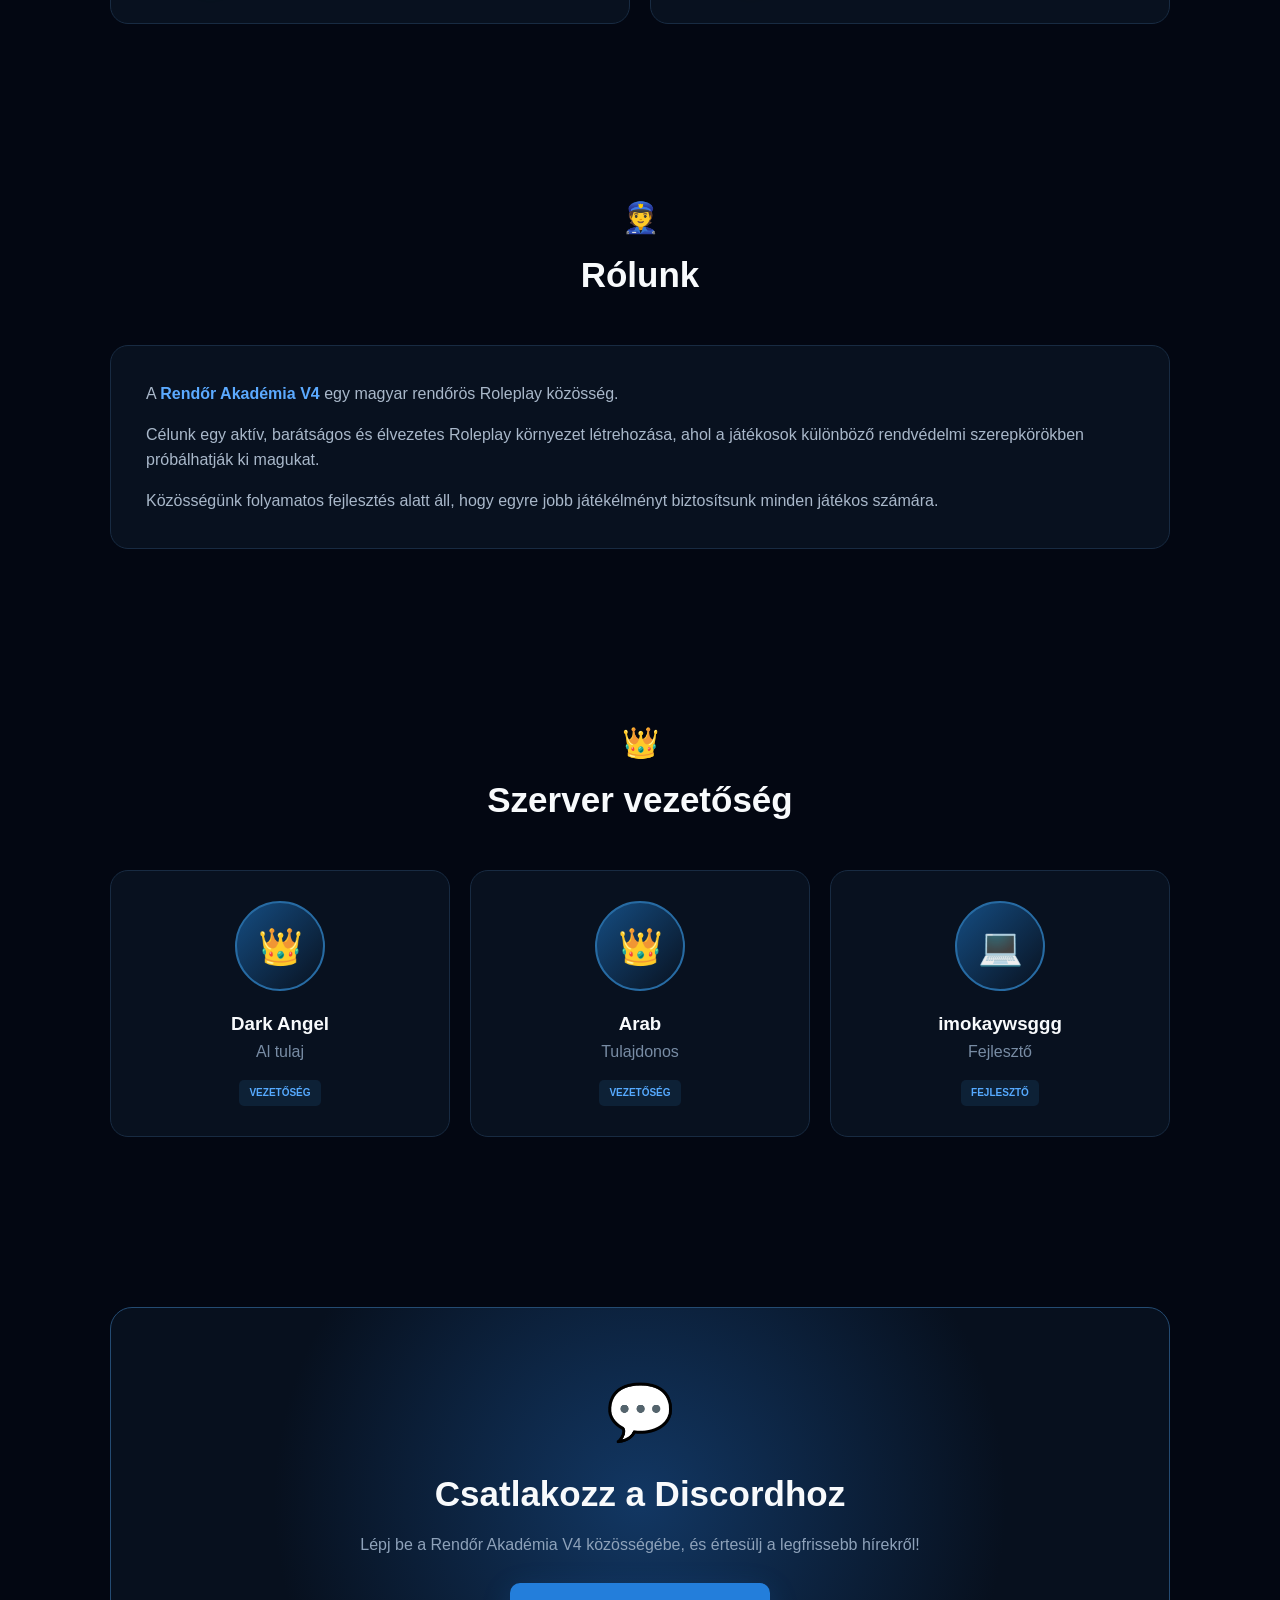
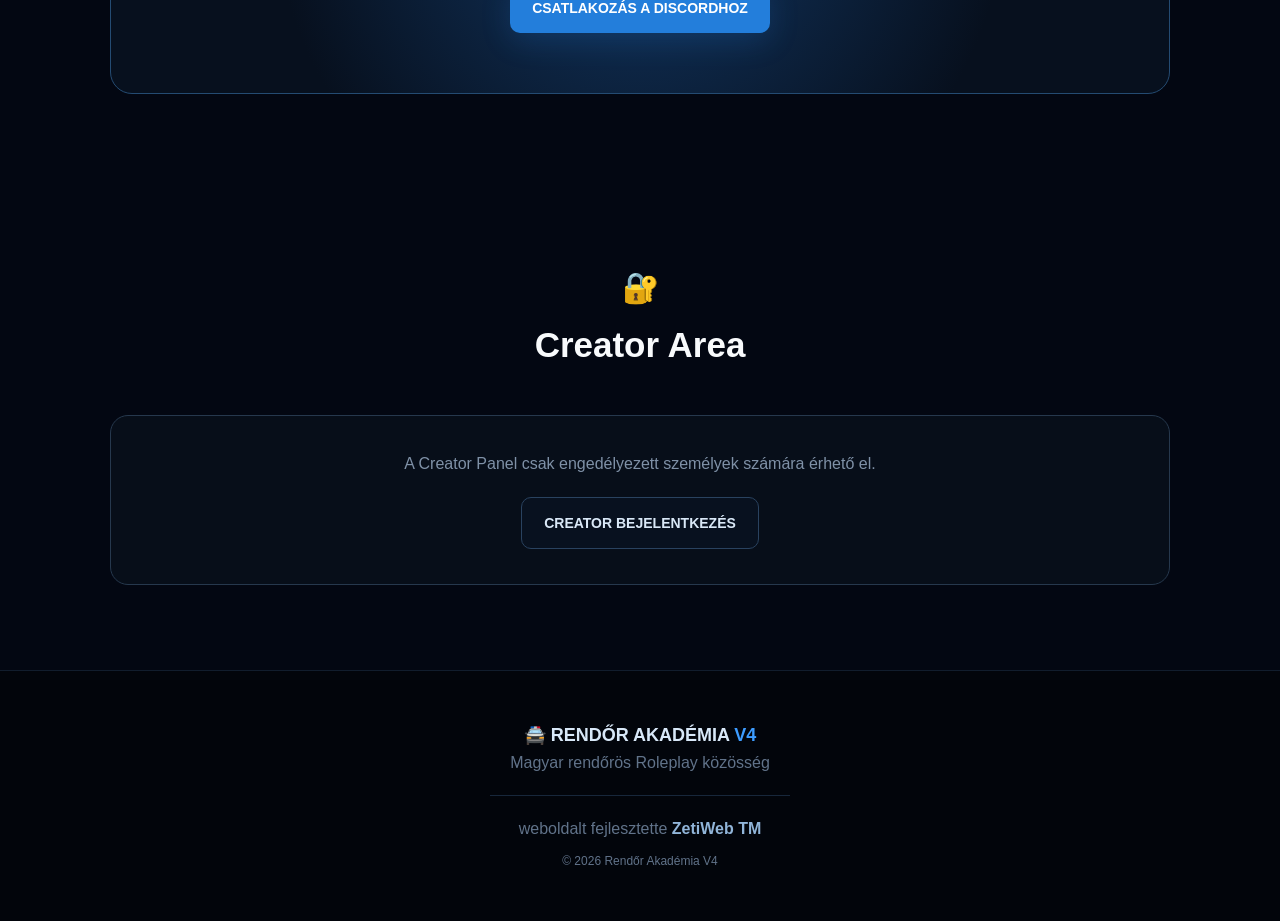
==== commit 25ad65fd: "Update index.html" ====
--- a/index.html
+++ b/index.html
@@ -255,7 +255,7 @@
 
     <!-- IDE TEDD A SAJÁT DISCORD INVITE LINKED -->
     <a
-      href="IDE_JON_A_DISCORD_INVITE_LINK"
+      href="https://discord.gg/ejrX9DYa6"
       target="_blank"
       class="btn primary">
       CSATLAKOZÁS A DISCORDHOZ
--- a/style.css
+++ b/style.css
@@ -0,0 +1,619 @@
+* {
+  margin: 0;
+  padding: 0;
+  box-sizing: border-box;
+}
+
+html {
+  scroll-behavior: smooth;
+}
+
+body {
+  background: #030712;
+  color: #f8fafc;
+  font-family: Arial, Helvetica, sans-serif;
+  line-height: 1.6;
+}
+
+a {
+  text-decoration: none;
+  color: inherit;
+}
+
+
+/* NAVBAR */
+
+.navbar {
+  position: sticky;
+  top: 0;
+  z-index: 1000;
+
+  display: flex;
+  align-items: center;
+  justify-content: space-between;
+
+  padding: 16px 6%;
+
+  background: rgba(3, 7, 18, 0.92);
+  border-bottom: 1px solid #172033;
+
+  backdrop-filter: blur(15px);
+}
+
+.brand {
+  font-weight: 900;
+  font-size: 21px;
+  color: #e8f3ff;
+}
+
+.brand span {
+  color: #3b9cff;
+}
+
+nav {
+  display: flex;
+  gap: 24px;
+  align-items: center;
+}
+
+nav a {
+  color: #a9b7c9;
+  font-size: 14px;
+  transition: 0.2s;
+}
+
+nav a:hover {
+  color: #4da3ff;
+}
+
+.creator-link {
+  border: 1px solid #234263;
+  padding: 8px 13px;
+  border-radius: 8px;
+}
+
+.menu-btn {
+  display: none;
+  border: 0;
+  background: transparent;
+  color: white;
+  font-size: 25px;
+}
+
+
+/* HERO */
+
+.hero {
+  min-height: 680px;
+
+  display: flex;
+  align-items: center;
+  justify-content: center;
+
+  text-align: center;
+
+  padding: 80px 20px;
+
+  background:
+    radial-gradient(
+      circle at 50% 20%,
+      #12386b 0%,
+      #07101f 38%,
+      #030712 72%
+    );
+}
+
+.hero-content {
+  max-width: 900px;
+}
+
+.eyebrow {
+  display: inline-block;
+
+  padding: 8px 15px;
+
+  border: 1px solid #245486;
+  border-radius: 50px;
+
+  color: #72b9ff;
+  background: rgba(41, 128, 220, 0.08);
+
+  font-size: 12px;
+  font-weight: bold;
+
+  margin-bottom: 22px;
+}
+
+.hero h1 {
+  font-size: clamp(45px, 10vw, 90px);
+  line-height: 0.95;
+  letter-spacing: -4px;
+  font-weight: 950;
+}
+
+.hero h1 span {
+  display: block;
+  color: #3d9cff;
+}
+
+.hero p {
+  max-width: 650px;
+  margin: 25px auto;
+
+  color: #91a4bb;
+  font-size: 18px;
+}
+
+.hero-buttons {
+  display: flex;
+  justify-content: center;
+  gap: 13px;
+  flex-wrap: wrap;
+  margin-top: 30px;
+}
+
+
+/* BUTTONS */
+
+.btn {
+  display: inline-block;
+
+  padding: 14px 22px;
+
+  border-radius: 10px;
+
+  font-weight: 800;
+  font-size: 14px;
+
+  transition: 0.2s;
+}
+
+.btn:hover {
+  transform: translateY(-2px);
+}
+
+.primary {
+  background: #237edb;
+  color: white;
+  box-shadow: 0 8px 30px rgba(35, 126, 219, 0.2);
+}
+
+.primary:hover {
+  background: #3292ef;
+}
+
+.secondary {
+  border: 1px solid #29425f;
+  background: #08111f;
+  color: #d9e8f7;
+}
+
+
+/* SECTIONS */
+
+section {
+  max-width: 1100px;
+  margin: auto;
+  padding: 85px 20px;
+}
+
+.section-heading {
+  text-align: center;
+  margin-bottom: 42px;
+}
+
+.section-heading span {
+  font-size: 30px;
+}
+
+.section-heading h2 {
+  font-size: 35px;
+  margin-top: 5px;
+}
+
+
+/* OPENING */
+
+.opening {
+  text-align: center;
+}
+
+.opening-card {
+  max-width: 600px;
+  margin: auto;
+
+  padding: 35px;
+
+  background: linear-gradient(
+    145deg,
+    #091727,
+    #050b15
+  );
+
+  border: 1px solid #1b3550;
+  border-radius: 18px;
+}
+
+.opening-card p {
+  color: #8197af;
+}
+
+.opening-card strong {
+  display: block;
+
+  color: #4da3ff;
+
+  font-size: 35px;
+  margin: 5px 0;
+}
+
+.opening-card span {
+  color: #a9bad0;
+}
+
+
+/* ANNOUNCEMENT */
+
+.announcement-section {
+  padding-top: 0;
+}
+
+.announcement {
+  display: flex;
+  align-items: center;
+  gap: 18px;
+
+  padding: 22px;
+
+  background: #171105;
+
+  border: 1px solid #71551a;
+  border-radius: 15px;
+}
+
+.announcement-icon {
+  font-size: 30px;
+}
+
+.announcement small {
+  color: #f6bd45;
+  font-weight: 900;
+}
+
+.announcement h3 {
+  margin-top: 4px;
+}
+
+.announcement p {
+  color: #9c8c6a;
+  font-size: 12px;
+}
+
+.hidden {
+  display: none;
+}
+
+
+/* STATUS */
+
+.status-grid {
+  display: grid;
+  grid-template-columns: repeat(2, 1fr);
+  gap: 20px;
+}
+
+.status-card {
+  display: flex;
+  align-items: center;
+  gap: 20px;
+
+  padding: 30px;
+
+  background: #08111f;
+
+  border: 1px solid #182b42;
+  border-radius: 18px;
+}
+
+.status-icon {
+  font-size: 35px;
+}
+
+.status-card h3 {
+  margin-bottom: 7px;
+}
+
+.status-line {
+  display: flex;
+  align-items: center;
+  gap: 9px;
+
+  font-weight: 900;
+}
+
+.status-dot {
+  width: 11px;
+  height: 11px;
+  display: inline-block;
+  border-radius: 50%;
+}
+
+.green {
+  background: #22c55e;
+  box-shadow: 0 0 15px #22c55e;
+}
+
+.orange {
+  background: #f59e0b;
+  box-shadow: 0 0 15px #f59e0b;
+}
+
+.red {
+  background: #ef4444;
+  box-shadow: 0 0 15px #ef4444;
+}
+
+.crimson {
+  background: #9f1239;
+  box-shadow: 0 0 15px #9f1239;
+}
+
+
+/* ABOUT */
+
+.glass-box {
+  padding: 35px;
+
+  background: #08111f;
+
+  border: 1px solid #182b42;
+  border-radius: 18px;
+
+  color: #a9b8ca;
+}
+
+.glass-box p {
+  margin-bottom: 15px;
+}
+
+.glass-box p:last-child {
+  margin-bottom: 0;
+}
+
+.glass-box strong {
+  color: #5baaff;
+}
+
+
+/* STAFF */
+
+.staff-grid {
+  display: grid;
+  grid-template-columns: repeat(3, 1fr);
+  gap: 20px;
+}
+
+.staff-card {
+  text-align: center;
+
+  padding: 30px 20px;
+
+  background: #08111f;
+
+  border: 1px solid #182b42;
+  border-radius: 18px;
+
+  transition: 0.25s;
+}
+
+.staff-card:hover {
+  transform: translateY(-5px);
+  border-color: #2d6da9;
+}
+
+.avatar {
+  width: 90px;
+  height: 90px;
+
+  display: flex;
+  align-items: center;
+  justify-content: center;
+
+  margin: 0 auto 18px;
+
+  border-radius: 50%;
+
+  font-size: 36px;
+
+  background: linear-gradient(
+    135deg,
+    #154d82,
+    #08111f
+  );
+
+  border: 2px solid #276ba3;
+}
+
+.staff-card p {
+  color: #788ca4;
+}
+
+.role {
+  display: inline-block;
+
+  margin-top: 15px;
+
+  padding: 5px 10px;
+
+  border-radius: 5px;
+
+  background: #0d2136;
+
+  color: #56aaff;
+
+  font-size: 10px;
+  font-weight: 900;
+}
+
+
+/* DISCORD */
+
+.discord-box {
+  text-align: center;
+
+  padding: 60px 25px;
+
+  background:
+    radial-gradient(
+      circle,
+      #123763,
+      #07101e 65%
+    );
+
+  border: 1px solid #244b72;
+  border-radius: 22px;
+}
+
+.discord-logo {
+  font-size: 55px;
+}
+
+.discord-box h2 {
+  font-size: 35px;
+  margin: 10px 0;
+}
+
+.discord-box p {
+  color: #8ea2ba;
+  max-width: 600px;
+  margin: 0 auto 25px;
+}
+
+
+/* CREATOR */
+
+.creator-access {
+  text-align: center;
+}
+
+.creator-access-box {
+  padding: 35px;
+
+  background: #070e19;
+
+  border: 1px solid #26384d;
+  border-radius: 18px;
+}
+
+.creator-access-box p {
+  color: #7f91a7;
+  margin-bottom: 20px;
+}
+
+
+/* FOOTER */
+
+footer {
+  padding: 50px 20px;
+
+  text-align: center;
+
+  background: #02050b;
+
+  border-top: 1px solid #111d2d;
+
+  color: #61738a;
+}
+
+.footer-logo {
+  color: #d8e8f8;
+  font-weight: 900;
+  font-size: 18px;
+}
+
+.footer-logo span {
+  color: #3d9cff;
+}
+
+.footer-line {
+  max-width: 300px;
+  height: 1px;
+
+  background: #17273b;
+
+  margin: 20px auto;
+}
+
+footer strong {
+  color: #91b5d9;
+}
+
+.copyright {
+  margin-top: 10px;
+  font-size: 12px;
+}
+
+
+/* MOBILE */
+
+@media (max-width: 700px) {
+
+  .navbar {
+    padding: 14px 18px;
+  }
+
+  .menu-btn {
+    display: block;
+  }
+
+  nav {
+    position: absolute;
+
+    top: 65px;
+    left: 0;
+    right: 0;
+
+    display: none;
+    flex-direction: column;
+
+    padding: 20px;
+
+    background: #050a13;
+
+    border-bottom: 1px solid #172033;
+  }
+
+  nav.open {
+    display: flex;
+  }
+
+  .hero {
+    min-height: 620px;
+  }
+
+  .hero h1 {
+    font-size: 52px;
+  }
+
+  .hero p {
+    font-size: 15px;
+  }
+
+  .status-grid,
+  .staff-grid {
+    grid-template-columns: 1fr;
+  }
+
+  section {
+    padding: 65px 18px;
+  }
+
+  .section-heading h2 {
+    font-size: 29px;
+  }
+
+  .announcement {
+    align-items: flex-start;
+  }
+
+  }
